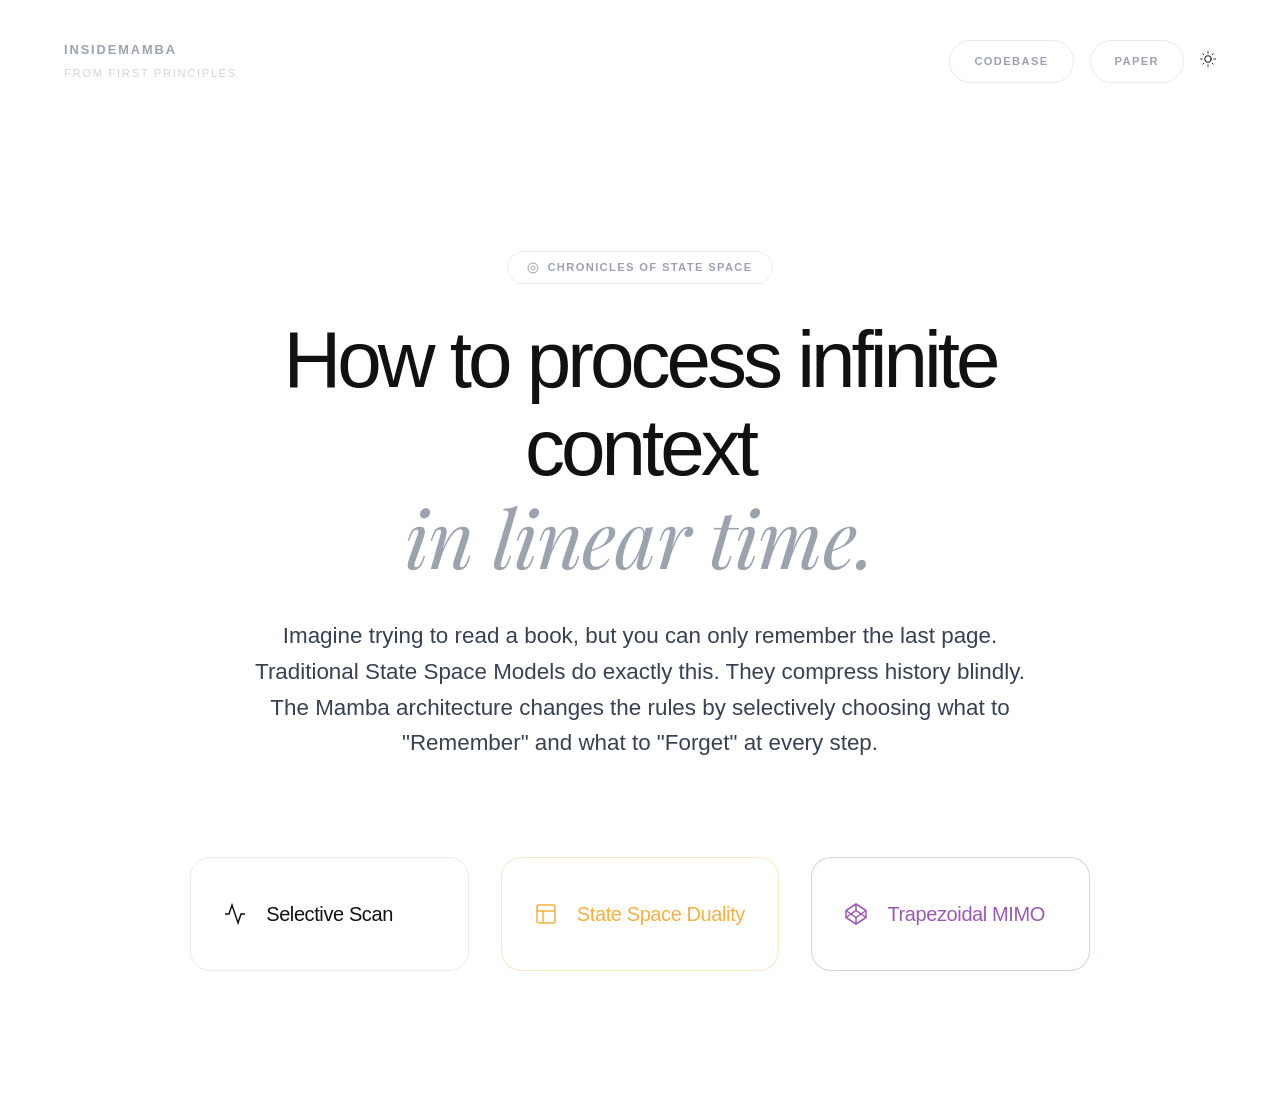
==== index.html @ 00995cff "fix deployment errors" ====
<!doctype html>
<html lang="en">
<head>
  <meta charset="utf-8">
  <meta name="viewport" content="width=device-width, initial-scale=1">
  <meta http-equiv="refresh" content="0; url=docs/">
  <link rel="canonical" href="docs/">
  <title>InsideMamba</title>
  <script>
    window.location.replace("docs/" + window.location.search + window.location.hash);
  </script>
</head>
<body>
  <p><a href="docs/">Open InsideMamba</a></p>
</body>
</html>
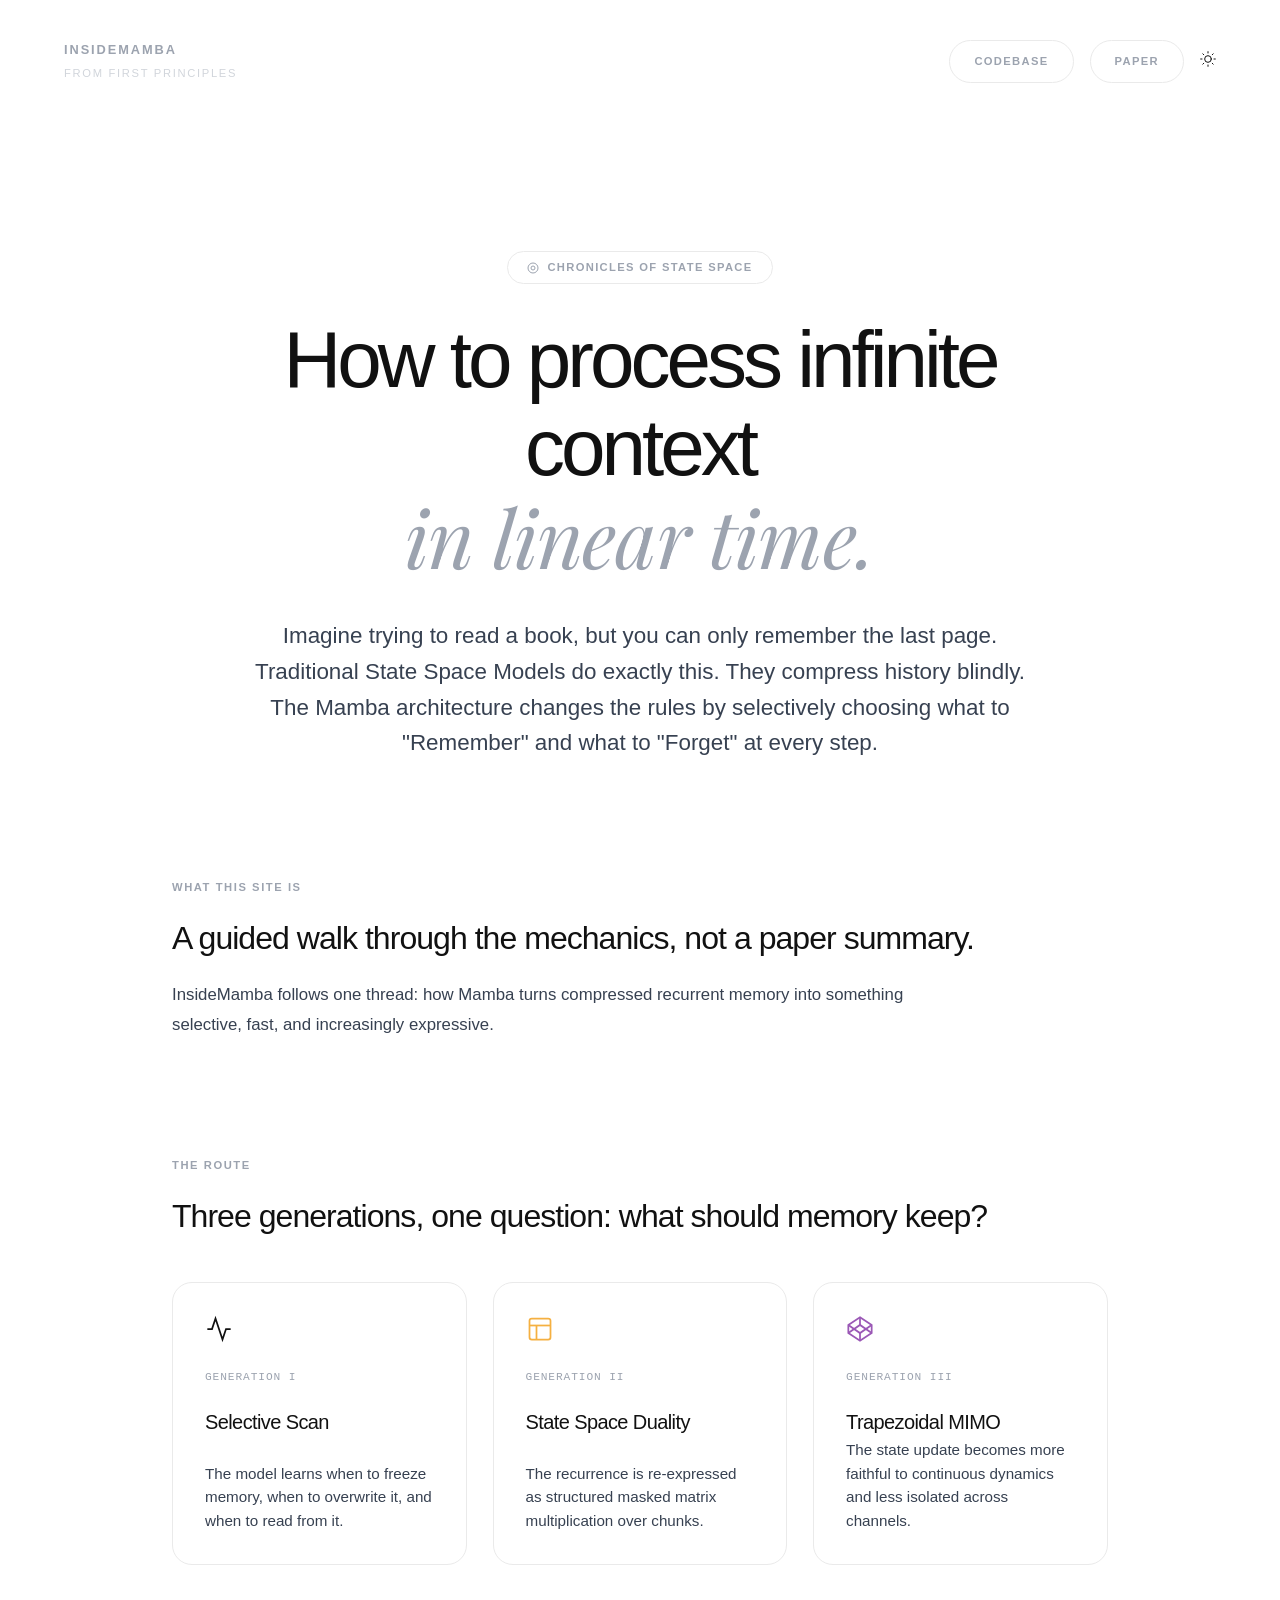
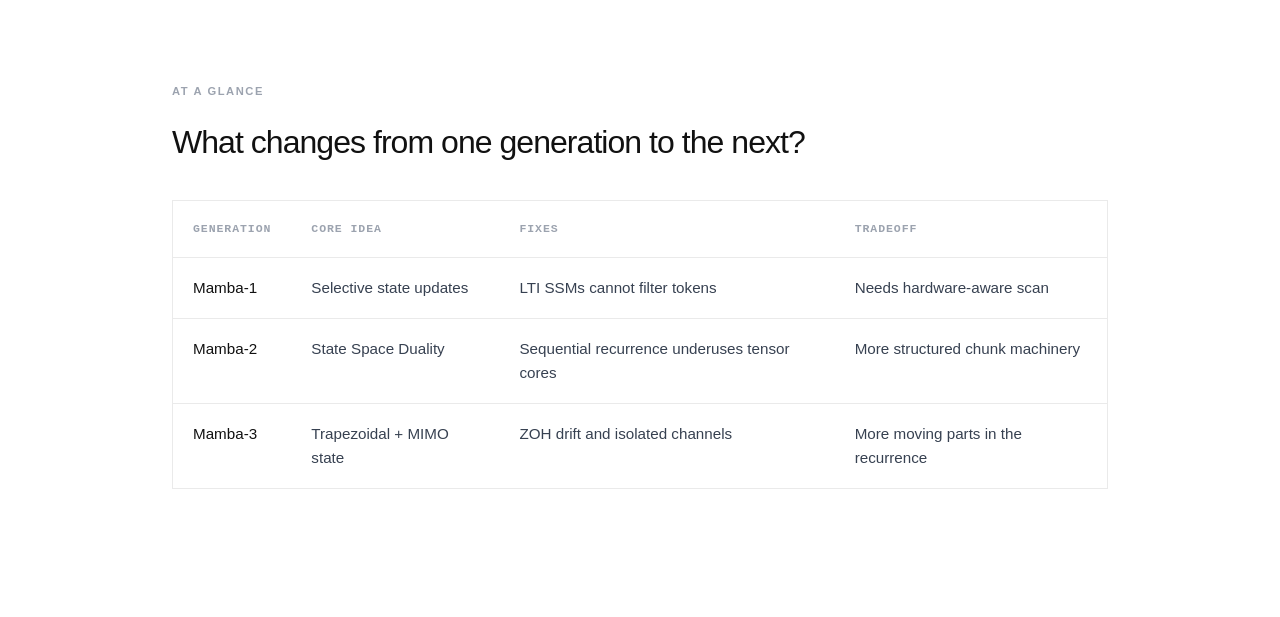
==== commit 94c8824d: "ci: Deploy site to GitHub Pages ec487dc7ffe87adf91ba37a98a38944ad5b5a91b" ====
--- a/index.html
+++ b/index.html
@@ -1,16 +1,123 @@
-<!doctype html>
+<!DOCTYPE html>
 <html lang="en">
 <head>
-  <meta charset="utf-8">
-  <meta name="viewport" content="width=device-width, initial-scale=1">
-  <meta http-equiv="refresh" content="0; url=docs/">
-  <link rel="canonical" href="docs/">
-  <title>InsideMamba</title>
-  <script>
-    window.location.replace("docs/" + window.location.search + window.location.hash);
-  </script>
+  <meta charset="UTF-8">
+  <meta name="viewport" content="width=device-width, initial-scale=1.0">
+  <title>InsideMamba: Mamba Evolution</title>
+  <link rel="icon" href="favicon.svg" type="image/svg+xml">
+  <link rel="stylesheet" href="style.css?v=20260526-2">
 </head>
 <body>
-  <p><a href="docs/">Open InsideMamba</a></p>
+
+  <header class="header">
+    <div class="logo-block">
+      <span class="logo-main">InsideMamba</span>
+      <span class="logo-sub">From First Principles</span>
+    </div>
+    <div class="nav-actions">
+      <a href="https://github.com/varun29-git/InsideMamba" target="_blank" class="btn-pill">Codebase</a>
+      <a href="https://arxiv.org/abs/2312.00752" target="_blank" class="btn-pill">Paper</a>
+      <div class="btn-icon">
+        <svg width="16" height="16" viewBox="0 0 24 24" fill="none" stroke="currentColor" stroke-width="1.5" stroke-linecap="round" stroke-linejoin="round"><circle cx="12" cy="12" r="5"></circle><line x1="12" y1="1" x2="12" y2="3"></line><line x1="12" y1="21" x2="12" y2="23"></line><line x1="4.22" y1="4.22" x2="5.64" y2="5.64"></line><line x1="18.36" y1="18.36" x2="19.78" y2="19.78"></line><line x1="1" y1="12" x2="3" y2="12"></line><line x1="21" y1="12" x2="23" y2="12"></line><line x1="4.22" y1="19.78" x2="5.64" y2="18.36"></line><line x1="18.36" y1="5.64" x2="19.78" y2="4.22"></line></svg>
+      </div>
+    </div>
+  </header>
+
+  <main class="container">
+    <div class="hero-badge">
+      <svg width="12" height="12" viewBox="0 0 24 24" fill="none" stroke="currentColor" stroke-width="2"><circle cx="12" cy="12" r="10"></circle><circle cx="12" cy="12" r="4"></circle></svg>
+      Chronicles of State Space
+    </div>
+    
+    <h1 class="hero-title">How to process infinite context<br><em>in linear time.</em></h1>
+    
+    <p class="hero-desc">
+      Imagine trying to read a book, but you can only remember the last page. Traditional State Space Models do exactly this. They compress history blindly. The Mamba architecture changes the rules by selectively choosing what to "Remember" and what to "Forget" at every step.
+    </p>
+
+    <section class="landing-section">
+      <span class="section-kicker">What this site is</span>
+      <h2>A guided walk through the mechanics, not a paper summary.</h2>
+      <p>
+        InsideMamba follows one thread: how Mamba turns compressed recurrent memory into something selective, fast, and increasingly expressive.
+      </p>
+    </section>
+
+    <section class="landing-section">
+      <span class="section-kicker">The route</span>
+      <h2>Three generations, one question: what should memory keep?</h2>
+      <div class="journey-map">
+        <a href="mamba-1/index.html" class="journey-step">
+          <svg class="journey-icon" viewBox="0 0 24 24" fill="none" stroke="currentColor">
+            <polyline points="22 12 18 12 15 21 9 3 6 12 2 12"></polyline>
+          </svg>
+          <small>Generation I</small>
+          <strong>Selective Scan</strong>
+          <span>The model learns when to freeze memory, when to overwrite it, and when to read from it.</span>
+        </a>
+        <a href="mamba-2/index.html" class="journey-step">
+          <svg class="journey-icon amber" viewBox="0 0 24 24" fill="none" stroke="currentColor">
+            <rect x="3" y="3" width="18" height="18" rx="2" ry="2"></rect>
+            <line x1="3" y1="9" x2="21" y2="9"></line>
+            <line x1="9" y1="21" x2="9" y2="9"></line>
+          </svg>
+          <small>Generation II</small>
+          <strong>State Space Duality</strong>
+          <span>The recurrence is re-expressed as structured masked matrix multiplication over chunks.</span>
+        </a>
+        <a href="mamba-3/index.html" class="journey-step">
+          <svg class="journey-icon purple" viewBox="0 0 24 24" fill="none" stroke="currentColor">
+            <polygon points="12 2 22 8.5 22 15.5 12 22 2 15.5 2 8.5 12 2"></polygon>
+            <line x1="12" y1="22" x2="12" y2="15.5"></line>
+            <polyline points="22 8.5 12 15.5 2 8.5"></polyline>
+            <polyline points="2 15.5 12 8.5 22 15.5"></polyline>
+            <line x1="12" y1="2" x2="12" y2="8.5"></line>
+          </svg>
+          <small>Generation III</small>
+          <strong>Trapezoidal MIMO</strong>
+          <span>The state update becomes more faithful to continuous dynamics and less isolated across channels.</span>
+        </a>
+      </div>
+    </section>
+
+    <section class="landing-section">
+      <span class="section-kicker">At a glance</span>
+      <h2>What changes from one generation to the next?</h2>
+      <div class="comparison-wrap">
+        <table class="comparison-table">
+          <thead>
+            <tr>
+              <th>Generation</th>
+              <th>Core idea</th>
+              <th>Fixes</th>
+              <th>Tradeoff</th>
+            </tr>
+          </thead>
+          <tbody>
+            <tr>
+              <td>Mamba-1</td>
+              <td>Selective state updates</td>
+              <td>LTI SSMs cannot filter tokens</td>
+              <td>Needs hardware-aware scan</td>
+            </tr>
+            <tr>
+              <td>Mamba-2</td>
+              <td>State Space Duality</td>
+              <td>Sequential recurrence underuses tensor cores</td>
+              <td>More structured chunk machinery</td>
+            </tr>
+            <tr>
+              <td>Mamba-3</td>
+              <td>Trapezoidal + MIMO state</td>
+              <td>ZOH drift and isolated channels</td>
+              <td>More moving parts in the recurrence</td>
+            </tr>
+          </tbody>
+        </table>
+      </div>
+    </section>
+
+  </main>
+
 </body>
 </html>
--- a/style.css
+++ b/style.css
@@ -0,0 +1,752 @@
+/* InsideMamba: Pedagogical Long-Form Reading Style */
+
+@import url('https://fonts.googleapis.com/css2?family=Playfair+Display:ital@1&display=swap');
+
+:root {
+  --bg-pure: #ffffff;
+  --text-main: #111111;
+  --text-soft: #374151;
+  --text-lighter: #9ca3af;
+  --border-light: #eaeaea;
+  
+  --accent-amber: #f5b041;
+  --accent-cyan: #00bcd4;
+  --accent-purple: #9b59b6;
+
+  /* Classic native Apple typography */
+  --font-sans: -apple-system, BlinkMacSystemFont, "Helvetica Neue", "Segoe UI", Roboto, sans-serif;
+  --font-serif-italic: "Playfair Display", Georgia, serif;
+  --font-mono: ui-monospace, SFMono-Regular, "SF Mono", Menlo, Consolas, monospace;
+}
+
+* {
+  box-sizing: border-box;
+  margin: 0;
+  padding: 0;
+  -webkit-font-smoothing: antialiased;
+  -moz-osx-font-smoothing: grayscale;
+}
+
+body {
+  background-color: var(--bg-pure);
+  color: var(--text-main);
+  font-family: var(--font-sans);
+  line-height: 1.6;
+  overflow-x: hidden;
+}
+
+/* Minimalist Floating Header */
+.header {
+  display: flex;
+  justify-content: space-between;
+  align-items: center;
+  padding: 2.5rem 4rem;
+  background: transparent;
+  width: 100%;
+}
+
+.logo-block {
+  display: flex;
+  flex-direction: column;
+}
+
+.logo-main {
+  font-size: 0.8rem;
+  font-weight: 600;
+  letter-spacing: 0.15em;
+  color: var(--text-lighter);
+  text-transform: uppercase;
+}
+
+.logo-sub {
+  font-size: 0.7rem;
+  font-weight: 500;
+  color: #d1d5db;
+  letter-spacing: 0.15em;
+  text-transform: uppercase;
+  margin-top: 0.3rem;
+}
+
+.nav-actions {
+  display: flex;
+  gap: 1rem;
+  align-items: center;
+}
+
+.btn-pill {
+  font-family: var(--font-sans);
+  font-size: 0.7rem;
+  font-weight: 600;
+  text-transform: uppercase;
+  letter-spacing: 0.12em;
+  padding: 0.7rem 1.5rem;
+  border: 1px solid var(--border-light);
+  border-radius: 999px;
+  color: var(--text-lighter);
+  background: var(--bg-pure);
+  cursor: pointer;
+  text-decoration: none;
+  transition: all 0.2s ease;
+  display: inline-flex;
+  align-items: center;
+  justify-content: center;
+}
+
+.btn-pill:hover, .btn-pill.active {
+  border-color: var(--text-main);
+  color: var(--text-main);
+}
+
+.container {
+  max-width: 1000px;
+  margin: 0 auto;
+  padding: 8rem 2rem;
+  text-align: center;
+}
+
+/* Central Badge */
+.hero-badge {
+  display: inline-flex;
+  align-items: center;
+  gap: 0.5rem;
+  padding: 0.4rem 1.2rem;
+  border: 1px solid var(--border-light);
+  border-radius: 999px;
+  font-size: 0.7rem;
+  font-weight: 600;
+  text-transform: uppercase;
+  letter-spacing: 0.12em;
+  color: var(--text-lighter);
+  margin-bottom: 2rem;
+}
+
+/* Mixed Typography Title */
+.hero-title {
+  font-family: var(--font-sans);
+  font-size: 5rem;
+  font-weight: 300;
+  line-height: 1.1;
+  color: var(--text-main);
+  letter-spacing: -0.05em;
+  margin-bottom: 2rem;
+}
+
+.hero-title em {
+  font-family: var(--font-serif-italic);
+  font-style: italic;
+  font-weight: 400;
+  color: var(--text-lighter);
+  letter-spacing: -0.01em;
+}
+
+/* Thin Description */
+.hero-desc {
+  font-size: 1.4rem;
+  font-weight: 300;
+  color: var(--text-soft);
+  max-width: 800px;
+  margin: 0 auto 6rem;
+  line-height: 1.6;
+}
+
+.landing-section {
+  margin-top: 7rem;
+  text-align: left;
+}
+
+.landing-section h2 {
+  font-size: 2rem;
+  font-weight: 400;
+  letter-spacing: -0.03em;
+  margin-bottom: 1rem;
+}
+
+.landing-section p {
+  color: var(--text-soft);
+  font-size: 1.05rem;
+  font-weight: 300;
+  line-height: 1.75;
+  max-width: 760px;
+}
+
+.section-kicker {
+  display: inline-block;
+  font-size: 0.7rem;
+  font-weight: 700;
+  letter-spacing: 0.14em;
+  text-transform: uppercase;
+  color: var(--text-lighter);
+  margin-bottom: 1rem;
+}
+
+.journey-map {
+  display: grid;
+  grid-template-columns: repeat(3, minmax(0, 1fr));
+  gap: 1.6rem;
+  margin-top: 2.5rem;
+}
+
+.journey-step {
+  display: flex;
+  flex-direction: column;
+  min-height: 230px;
+  padding: 2rem;
+  background: var(--bg-pure);
+  border: 1px solid var(--border-light);
+  border-radius: 20px;
+  color: var(--text-main);
+  text-decoration: none;
+  transition: border-color 0.2s ease, transform 0.2s ease;
+}
+
+.journey-step:hover {
+  border-color: var(--text-lighter);
+  transform: translateY(-2px);
+}
+
+.journey-icon {
+  color: var(--text-main);
+  height: 28px;
+  margin-bottom: 1.6rem;
+  stroke-width: 1.5;
+  width: 28px;
+}
+
+.journey-icon.amber {
+  color: var(--accent-amber);
+}
+
+.journey-icon.purple {
+  color: var(--accent-purple);
+}
+
+.journey-step small {
+  color: var(--text-lighter);
+  font-family: var(--font-mono);
+  font-size: 0.7rem;
+  letter-spacing: 0.08em;
+  text-transform: uppercase;
+}
+
+.journey-step strong {
+  margin-top: 1.2rem;
+  font-size: 1.25rem;
+  font-weight: 400;
+  letter-spacing: -0.03em;
+}
+
+.journey-step span {
+  margin-top: auto;
+  color: var(--text-soft);
+  font-size: 0.95rem;
+  font-weight: 300;
+  line-height: 1.55;
+}
+
+.mini-equation {
+  margin-top: 2rem;
+  padding: 1.4rem;
+  border: 1px solid var(--border-light);
+  color: var(--text-soft);
+  font-family: var(--font-mono);
+  font-size: 0.95rem;
+  line-height: 1.8;
+}
+
+.comparison-wrap {
+  border: 1px solid var(--border-light);
+  margin-top: 2rem;
+  overflow-x: auto;
+}
+
+.comparison-table {
+  border-collapse: collapse;
+  min-width: 760px;
+  width: 100%;
+}
+
+.comparison-table th,
+.comparison-table td {
+  border-bottom: 1px solid var(--border-light);
+  padding: 1.15rem 1.25rem;
+  text-align: left;
+  vertical-align: top;
+}
+
+.comparison-table th {
+  color: var(--text-lighter);
+  font-family: var(--font-mono);
+  font-size: 0.72rem;
+  font-weight: 600;
+  letter-spacing: 0.08em;
+  text-transform: uppercase;
+}
+
+.comparison-table td {
+  color: var(--text-soft);
+  font-size: 0.95rem;
+  font-weight: 300;
+  line-height: 1.55;
+}
+
+.comparison-table td:first-child {
+  color: var(--text-main);
+  font-weight: 500;
+  white-space: nowrap;
+}
+
+.comparison-table tr:last-child td {
+  border-bottom: 0;
+}
+
+/* ARTICLE LAYOUT */
+.article-container {
+  max-width: 720px;
+  margin: 0 auto;
+  padding: 4rem 2rem 10rem;
+}
+
+.article-container h1 {
+  font-family: var(--font-sans);
+  font-weight: 300;
+  font-size: 4rem;
+  letter-spacing: -0.05em;
+  line-height: 1.1;
+  margin-bottom: 4rem;
+  text-align: center;
+}
+
+.article-container h1 em {
+  font-family: var(--font-serif-italic);
+  font-weight: 400;
+  color: var(--text-lighter);
+}
+
+.article-container h2 {
+  font-family: var(--font-sans);
+  font-size: 1.75rem;
+  font-weight: 400;
+  color: var(--text-main);
+  margin: 5rem 0 1.5rem;
+  letter-spacing: -0.03em;
+}
+
+.article-container p {
+  font-size: 1.2rem;
+  font-weight: 300;
+  color: var(--text-soft);
+  line-height: 1.8;
+  margin-bottom: 1.5rem;
+}
+
+.article-container strong {
+  font-weight: 500;
+  color: var(--text-main);
+}
+
+.katex-display {
+  background: transparent;
+  padding: 1.5rem 0;
+  margin: 2rem 0;
+  text-align: center;
+}
+
+.katex { font-size: 1.1em; color: var(--text-main); }
+
+/* Static Minimal Figures */
+.static-figure {
+  margin: 4rem 0;
+  padding: 3rem;
+  background: var(--bg-pure);
+  border: 1px solid var(--border-light);
+  border-radius: 24px;
+  display: flex;
+  flex-direction: column;
+  align-items: center;
+  justify-content: center;
+}
+
+.figure-caption {
+  margin-top: 2rem;
+  font-size: 0.85rem;
+  font-weight: 400;
+  color: var(--text-lighter);
+  text-transform: uppercase;
+  letter-spacing: 0.1em;
+}
+
+.static-figure.wide {
+  width: min(920px, calc(100vw - 4rem));
+  margin-left: 50%;
+  transform: translateX(-50%);
+}
+
+.static-figure svg {
+  max-width: 100%;
+  height: auto;
+}
+
+.diagram-title {
+  align-self: stretch;
+  display: flex;
+  justify-content: space-between;
+  gap: 1rem;
+  margin-bottom: 2rem;
+  color: var(--text-lighter);
+  font-family: var(--font-mono);
+  font-size: 0.75rem;
+  letter-spacing: 0.08em;
+  text-transform: uppercase;
+}
+
+.matrix-figure {
+  display: grid;
+  grid-template-columns: repeat(4, 42px);
+  grid-template-rows: repeat(4, 42px);
+  gap: 8px;
+  margin-top: 0.5rem;
+}
+
+.matrix-cell {
+  align-items: center;
+  background: #fff;
+  border: 1px solid var(--border-light);
+  border-radius: 8px;
+  display: flex;
+  justify-content: center;
+}
+
+.matrix-cell::before {
+  color: var(--text-main);
+  content: attr(data-label);
+  font-family: var(--font-mono);
+  font-size: 0.78rem;
+}
+
+.matrix-cell.diagonal {
+  border-color: #111;
+}
+
+.matrix-cell.decay {
+  background: rgba(245, 176, 65, 0.25);
+  border-color: rgba(245, 176, 65, 0.45);
+}
+
+.matrix-cell.empty::before {
+  color: var(--text-lighter);
+}
+
+.bridge-note {
+  border-left: 1px solid var(--border-light);
+  color: var(--text-soft);
+  font-size: 1.1rem;
+  font-weight: 300;
+  line-height: 1.75;
+  margin: 3rem 0 0;
+  padding-left: 1.25rem;
+}
+
+.delta-diagram,
+.scan-diagram {
+  align-self: stretch;
+  margin: 1rem auto 0;
+  max-width: 760px;
+  width: 100%;
+}
+
+.token-row,
+.delta-row,
+.chunk-row,
+.state-labels {
+  display: grid;
+  gap: 1rem;
+}
+
+.token-row,
+.delta-row {
+  grid-template-columns: repeat(5, minmax(0, 1fr));
+}
+
+.token {
+  border: 1px solid var(--border-light);
+  border-radius: 10px;
+  color: var(--text-lighter);
+  display: flex;
+  font-family: var(--font-mono);
+  font-size: 0.9rem;
+  justify-content: center;
+  padding: 0.9rem 0.5rem;
+}
+
+.token.strong {
+  border-color: rgba(155, 89, 182, 0.55);
+  color: var(--text-main);
+  font-weight: 700;
+}
+
+.token.amber {
+  border-color: rgba(245, 176, 65, 0.7);
+}
+
+.delta-row {
+  color: var(--text-lighter);
+  font-family: var(--font-mono);
+  font-size: 0.78rem;
+  margin-top: 1rem;
+  text-align: center;
+}
+
+.delta-row .large {
+  color: var(--text-main);
+  font-weight: 700;
+}
+
+.delta-row .amber {
+  color: #9c6b16;
+}
+
+.memory-track {
+  align-items: center;
+  background: #111;
+  border-radius: 999px;
+  display: grid;
+  grid-template-columns: repeat(5, 1fr);
+  height: 22px;
+  margin: 2rem auto 0;
+  max-width: 640px;
+  padding: 0 2rem;
+}
+
+.memory-dot {
+  background: #fff;
+  border: 2px solid var(--border-light);
+  border-radius: 50%;
+  height: 18px;
+  justify-self: center;
+  width: 18px;
+}
+
+.memory-dot.write {
+  border-color: var(--accent-purple);
+  height: 28px;
+  width: 28px;
+}
+
+.memory-dot.write.amber {
+  border-color: var(--accent-amber);
+}
+
+.diagram-note {
+  color: var(--text-soft);
+  font-size: 0.98rem;
+  font-weight: 300;
+  line-height: 1.6;
+  margin: 2rem auto 0;
+  max-width: 620px;
+  text-align: center;
+}
+
+.chunk-row {
+  grid-template-columns: repeat(4, minmax(0, 1fr));
+}
+
+.chunk {
+  align-items: center;
+  background: rgba(155, 89, 182, 0.12);
+  border-radius: 10px;
+  color: var(--text-main);
+  display: flex;
+  font-family: var(--font-mono);
+  font-size: 0.95rem;
+  justify-content: center;
+  min-height: 70px;
+}
+
+.chunk.active {
+  background: rgba(155, 89, 182, 0.32);
+}
+
+.state-line {
+  align-items: center;
+  display: grid;
+  grid-template-columns: repeat(4, 1fr);
+  margin: 2rem auto 0;
+  max-width: 660px;
+  position: relative;
+}
+
+.state-line::before {
+  background: #111;
+  content: "";
+  height: 2px;
+  left: 9%;
+  position: absolute;
+  right: 9%;
+  top: 50%;
+}
+
+.state-line span {
+  background: #fff;
+  border: 2px solid #111;
+  border-radius: 50%;
+  height: 18px;
+  justify-self: center;
+  position: relative;
+  width: 18px;
+  z-index: 1;
+}
+
+.state-labels {
+  color: var(--text-soft);
+  font-family: var(--font-mono);
+  font-size: 0.8rem;
+  grid-template-columns: repeat(4, minmax(0, 1fr));
+  margin-top: 0.85rem;
+  text-align: center;
+}
+
+.synthesis {
+  margin-top: 6rem;
+  padding-top: 2.5rem;
+  border-top: 1px solid var(--border-light);
+}
+
+.synthesis h2 {
+  margin-top: 0;
+}
+
+.synthesis-grid {
+  display: grid;
+  grid-template-columns: repeat(3, 1fr);
+  gap: 1.5rem;
+  margin: 2.5rem 0;
+}
+
+.synthesis-item {
+  border-left: 1px solid var(--border-light);
+  padding-left: 1.25rem;
+}
+
+.synthesis-item strong {
+  display: block;
+  margin-bottom: 0.5rem;
+}
+
+.synthesis-item span {
+  color: var(--text-soft);
+  font-size: 0.95rem;
+  font-weight: 300;
+  line-height: 1.75;
+}
+
+.scan-token,
+.scan-block,
+.orbit-dot,
+.mimo-signal {
+  animation-duration: 4s;
+  animation-iteration-count: infinite;
+  animation-timing-function: ease-in-out;
+}
+
+.scan-token {
+  animation-name: tokenPulse;
+}
+
+.scan-block {
+  animation-name: blockPulse;
+}
+
+.orbit-dot {
+  transform-origin: 570px 155px;
+  animation-name: orbitState;
+  animation-timing-function: linear;
+}
+
+.mimo-signal {
+  animation-name: signalFlow;
+}
+
+.delay-1 { animation-delay: 0.4s; }
+.delay-2 { animation-delay: 0.8s; }
+.delay-3 { animation-delay: 1.2s; }
+.delay-4 { animation-delay: 1.6s; }
+
+@keyframes tokenPulse {
+  0%, 100% { opacity: 0.35; stroke-width: 1.5; }
+  45%, 60% { opacity: 1; stroke-width: 3; }
+}
+
+@keyframes blockPulse {
+  0%, 100% { opacity: 0.18; }
+  50% { opacity: 0.65; }
+}
+
+@keyframes orbitState {
+  from { transform: rotate(0deg); }
+  to { transform: rotate(360deg); }
+}
+
+@keyframes signalFlow {
+  0%, 100% { opacity: 0.2; stroke-dashoffset: 60; }
+  50% { opacity: 0.95; stroke-dashoffset: 0; }
+}
+
+@media (max-width: 820px) {
+  .header {
+    align-items: flex-start;
+    flex-direction: column;
+    gap: 1.5rem;
+    padding: 1.5rem;
+  }
+
+  .nav-actions {
+    flex-wrap: wrap;
+  }
+
+  .container {
+    padding: 4rem 1.25rem;
+  }
+
+  .hero-title {
+    font-size: 3rem;
+  }
+
+  .hero-desc {
+    font-size: 1.1rem;
+    margin-bottom: 3rem;
+  }
+
+  .journey-map,
+  .token-row,
+  .delta-row,
+  .chunk-row,
+  .state-labels,
+  .synthesis-grid {
+    grid-template-columns: 1fr;
+  }
+
+  .memory-track {
+    padding: 0 0.75rem;
+  }
+
+  .state-line,
+  .state-labels {
+    display: none;
+  }
+
+  .article-container h1 {
+    font-size: 2.8rem;
+  }
+
+  .article-container p {
+    font-size: 1.05rem;
+  }
+
+  .static-figure,
+  .static-figure.wide {
+    padding: 1.25rem;
+    width: 100%;
+    margin-left: 0;
+    transform: none;
+  }
+}
